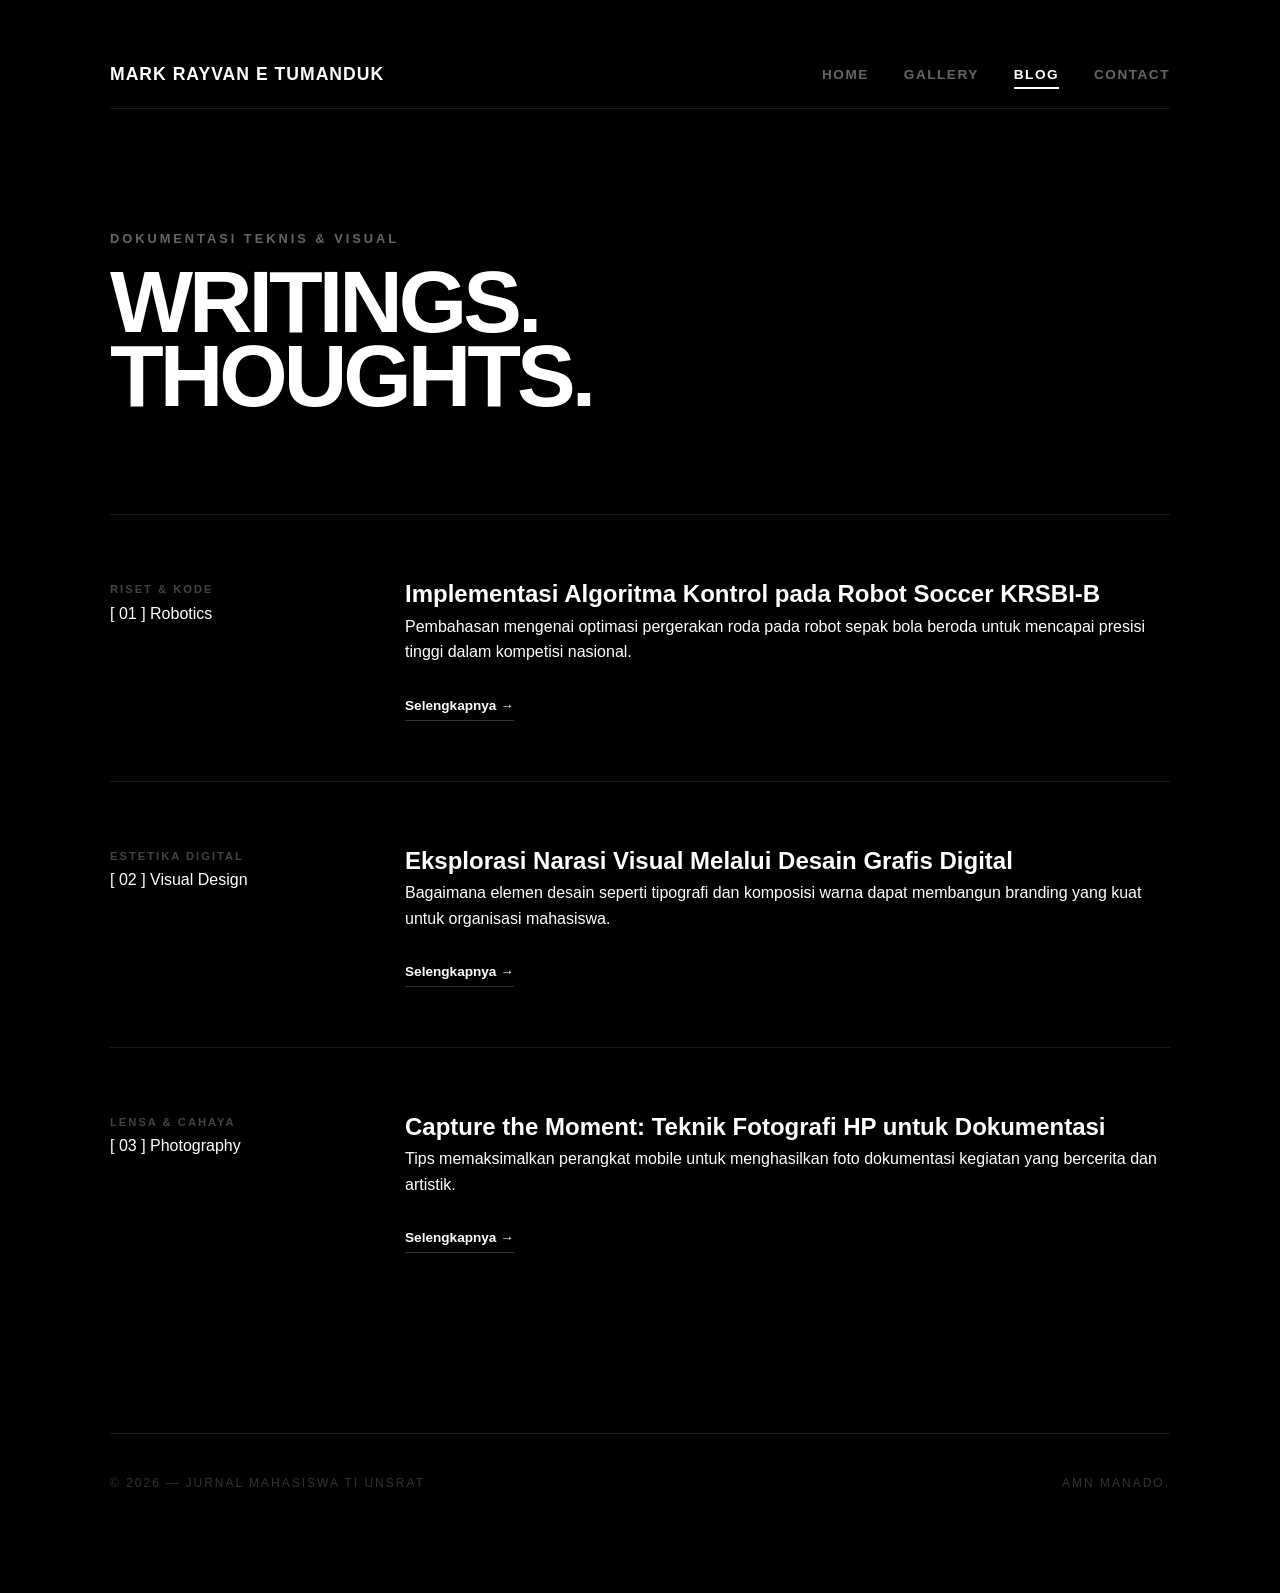
==== blog.html @ 87703c33 "Add files via upload Initial upload" ====
<!DOCTYPE html>
<html lang="id">
<head>
    <meta charset="UTF-8">
    <meta name="viewport" content="width=device-width, initial-scale=1.0">
    <title>Blog | Mark Rayvan</title>
    <link rel="stylesheet" href="style.css">
</head>
<body>
    <div class="container">
        <header class="main-header">
            <a href="index.html" class="logo">Mark Rayvan E Tumanduk</a>
            <nav>
                <ul class="nav-links">
                    <li><a href="index.html" class="nav-item">Home</a></li>
                    <li><a href="gallery.html" class="nav-item">Gallery</a></li>
                    <li><a href="blog.html" class="nav-item active">Blog</a></li>
                    <li><a href="contact.html" class="nav-item">Contact</a></li>
                </ul>
            </nav>
        </header>

        <main>
            <div class="hero-title">
                <p class="overline">Dokumentasi Teknis & Visual</p>
                <h1 class="main-title">Writings<span class="dot">.</span><br>Thoughts<span class="dot">.</span></h1>
            </div>

            <article class="blog-item">
                <div class="meta">
                    <span class="label">Riset & Kode</span>
                    <p class="category">[ 01 ] Robotics</p>
                </div>
                <div class="article-content">
                    <h2>Implementasi Algoritma Kontrol pada Robot Soccer KRSBI-B</h2>
                    <p>Pembahasan mengenai optimasi pergerakan roda pada robot sepak bola beroda untuk mencapai presisi tinggi dalam kompetisi nasional.</p>
                    <a href="#" class="btn-more">Selengkapnya &rarr;</a>
                </div>
            </article>

            <article class="blog-item">
                <div class="meta">
                    <span class="label">Estetika Digital</span>
                    <p class="category">[ 02 ] Visual Design</p>
                </div>
                <div class="article-content">
                    <h2>Eksplorasi Narasi Visual Melalui Desain Grafis Digital</h2>
                    <p>Bagaimana elemen desain seperti tipografi dan komposisi warna dapat membangun branding yang kuat untuk organisasi mahasiswa.</p>
                    <a href="#" class="btn-more">Selengkapnya &rarr;</a>
                </div>
            </article>

            <article class="blog-item">
                <div class="meta">
                    <span class="label">Lensa & Cahaya</span>
                    <p class="category">[ 03 ] Photography</p>
                </div>
                <div class="article-content">
                    <h2>Capture the Moment: Teknik Fotografi HP untuk Dokumentasi</h2>
                    <p>Tips memaksimalkan perangkat mobile untuk menghasilkan foto dokumentasi kegiatan yang bercerita dan artistik.</p>
                    <a href="#" class="btn-more">Selengkapnya &rarr;</a>
                </div>
            </article>
        </main>

        <footer class="main-footer">
            <p>© 2026 — JURNAL MAHASISWA TI UNSRAT</p>
            <p>AMN MANADO.</p>
        </footer>
    </div>
    <script src="script.js"></script>
</body>
</html>
---- style.css ----
* {
    margin: 0;
    padding: 0;
    box-sizing: border-box;
}

body {
    background-color: #000000;
    color: #ffffff;
    font-family: 'Helvetica Neue', Helvetica, Arial, sans-serif;
    line-height: 1.6;
    -webkit-font-smoothing: antialiased;
    overflow-x: hidden;
}

.container {
    max-width: 1100px;
    margin: 0 auto;
    padding: 60px 20px;
    min-height: 100vh;
    display: flex;
    flex-direction: column;
}

/* HEADER & NAVIGATION */
.main-header {
    display: flex;
    justify-content: space-between;
    align-items: center;
    margin-bottom: 120px;
    padding-bottom: 20px;
    border-bottom: 1px solid #1a1a1a;
}

.logo {
    font-size: 1.1rem;
    font-weight: 700;
    letter-spacing: 1px;
    color: #fff;
    text-decoration: none;
    text-transform: uppercase;
}

.nav-links {
    list-style: none;
    display: flex;
    gap: 35px;
}

.nav-item {
    color: #666;
    text-decoration: none;
    font-size: 0.85rem;
    text-transform: uppercase;
    letter-spacing: 1.5px;
    font-weight: 600;
    transition: 0.3s;
}

.nav-item:hover, .nav-item.active {
    color: #fff;
}

.nav-item.active {
    border-bottom: 2px solid #fff;
    padding-bottom: 5px;
}

/* HERO SECTION (HOME) */
.hero-section {
    display: flex;
    flex-direction: row;
    flex-wrap: wrap;
    gap: 60px;
    align-items: center;
    flex: 1;
}

.hero-text {
    flex: 1.5;
    min-width: 320px;
}

.main-title {
    font-size: clamp(3rem, 8vw, 5.5rem);
    font-weight: 800;
    line-height: 0.85;
    letter-spacing: -4px;
    margin-bottom: 50px;
    text-transform: uppercase;
}

.accent { color: #333; }

.main-desc {
    font-size: 1.15rem;
    color: #888;
    margin-bottom: 40px;
    max-width: 550px;
}

/* GRID SYSTEM */
.info-grid, .gallery-grid, .contact-grid {
    display: grid;
    gap: 20px;
}

.info-grid { 
    grid-template-columns: 1fr 1fr; 
    border-top: 1px solid #1a1a1a; 
    padding-top: 30px; 
}

.gallery-grid { 
    grid-template-columns: 1fr 1fr; 
    border-top: none; 
}

.contact-grid { 
    grid-template-columns: 1.2fr 0.8fr; 
    gap: 80px; 
    border-top: 1px solid #1a1a1a; 
    padding-top: 60px; 
}

/* BLOG & JOURNAL */
.hero-title { margin-bottom: 100px; }
.overline { 
    font-size: 0.8rem; 
    color: #666; 
    letter-spacing: 3px; 
    text-transform: uppercase; 
    margin-bottom: 15px; 
    font-weight: 600; 
}

.blog-item {
    border-top: 1px solid #1a1a1a;
    padding: 60px 0;
    display: grid;
    grid-template-columns: 1fr 3fr;
    gap: 40px;
}

.meta .label { 
    font-size: 0.7rem; 
    color: #444; 
    letter-spacing: 2px; 
    text-transform: uppercase; 
    font-weight: 700; 
}

.btn-more { 
    display: inline-block; 
    margin-top: 30px; 
    color: #fff; 
    text-decoration: none; 
    border-bottom: 1px solid #333; 
    padding-bottom: 3px; 
    font-weight: 700; 
    font-size: 0.85rem; 
}

/* IMAGES & FRAMES */
.hero-image {
    flex: 1;
    display: flex;
    justify-content: flex-end;
    min-width: 300px;
}

.image-frame, .portrait-wrapper, .gallery-link {
    position: relative;
    background-color: #0a0a0a;
    border: 1px solid #1a1a1a;
    overflow: hidden;
}

.image-frame { aspect-ratio: 3/4; width: 100%; max-width: 420px; }

img {
    width: 100%;
    height: 100%;
    object-fit: cover;
    filter: grayscale(1);
    transition: 0.5s ease;
}

img:hover {
    filter: grayscale(0) contrast(1.1);
}

.est-label {
    position: absolute;
    bottom: 20px;
    right: -40px;
    transform: rotate(-90deg);
    color: #222;
    font-size: 0.6rem;
    letter-spacing: 5px;
    font-weight: 800;
}

/* CONTACT */
.contact-item {
    display: flex;
    justify-content: space-between;
    padding: 25px 0;
    border-bottom: 1px solid #1a1a1a;
}

.contact-item .label { color: #444; text-transform: uppercase; font-size: 0.75rem; letter-spacing: 2px; }
.contact-item .value { color: #ccc; }

/* FOOTER */
.main-footer {
    margin-top: 120px;
    padding: 40px 0;
    border-top: 1px solid #1a1a1a;
    display: flex;
    justify-content: space-between;
    font-size: 0.75rem;
    color: #333;
    letter-spacing: 2px;
}
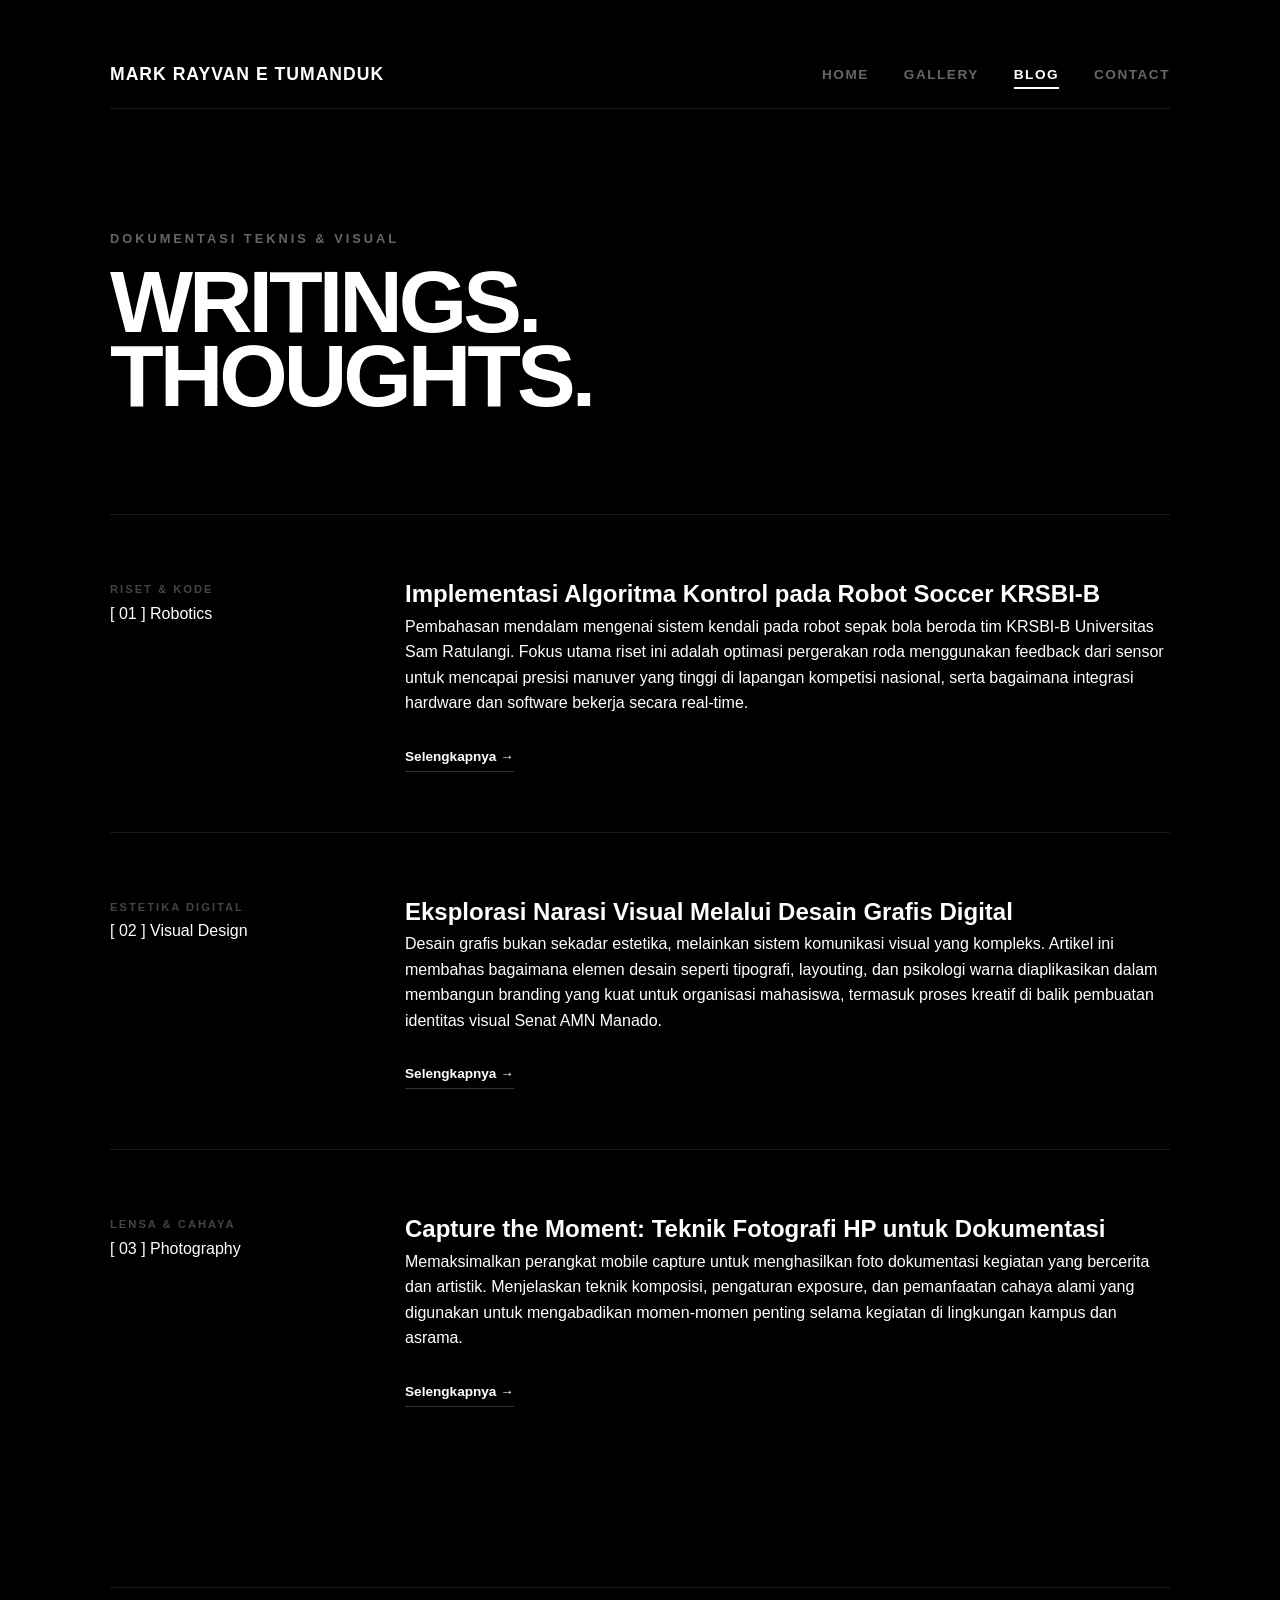
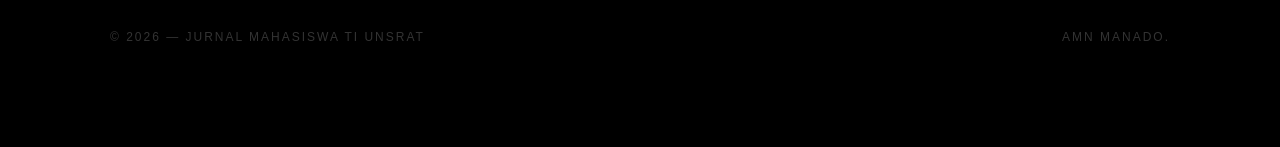
==== commit c0ff054d: "Add files via upload" ====
--- a/blog.html
+++ b/blog.html
@@ -33,8 +33,8 @@
                 </div>
                 <div class="article-content">
                     <h2>Implementasi Algoritma Kontrol pada Robot Soccer KRSBI-B</h2>
-                    <p>Pembahasan mengenai optimasi pergerakan roda pada robot sepak bola beroda untuk mencapai presisi tinggi dalam kompetisi nasional.</p>
-                    <a href="#" class="btn-more">Selengkapnya &rarr;</a>
+                    <p>Pembahasan mendalam mengenai sistem kendali pada robot sepak bola beroda tim KRSBI-B Universitas Sam Ratulangi. Fokus utama riset ini adalah optimasi pergerakan roda menggunakan feedback dari sensor untuk mencapai presisi manuver yang tinggi di lapangan kompetisi nasional, serta bagaimana integrasi hardware dan software bekerja secara real-time.</p>
+                    <a href="pages/post-robotika.html" class="btn-more">Selengkapnya &rarr;</a>
                 </div>
             </article>
 
@@ -45,8 +45,8 @@
                 </div>
                 <div class="article-content">
                     <h2>Eksplorasi Narasi Visual Melalui Desain Grafis Digital</h2>
-                    <p>Bagaimana elemen desain seperti tipografi dan komposisi warna dapat membangun branding yang kuat untuk organisasi mahasiswa.</p>
-                    <a href="#" class="btn-more">Selengkapnya &rarr;</a>
+                    <p>Desain grafis bukan sekadar estetika, melainkan sistem komunikasi visual yang kompleks. Artikel ini membahas bagaimana elemen desain seperti tipografi, layouting, dan psikologi warna diaplikasikan dalam membangun branding yang kuat untuk organisasi mahasiswa, termasuk proses kreatif di balik pembuatan identitas visual Senat AMN Manado.</p>
+                    <a href="pages/post-desain.html" class="btn-more">Selengkapnya &rarr;</a>
                 </div>
             </article>
 
@@ -57,8 +57,8 @@
                 </div>
                 <div class="article-content">
                     <h2>Capture the Moment: Teknik Fotografi HP untuk Dokumentasi</h2>
-                    <p>Tips memaksimalkan perangkat mobile untuk menghasilkan foto dokumentasi kegiatan yang bercerita dan artistik.</p>
-                    <a href="#" class="btn-more">Selengkapnya &rarr;</a>
+                    <p>Memaksimalkan perangkat mobile capture untuk menghasilkan foto dokumentasi kegiatan yang bercerita dan artistik. Menjelaskan teknik komposisi, pengaturan exposure, dan pemanfaatan cahaya alami yang digunakan untuk mengabadikan momen-momen penting selama kegiatan di lingkungan kampus dan asrama.</p>
+                    <a href="pages/post-fotografi.html" class="btn-more">Selengkapnya &rarr;</a>
                 </div>
             </article>
         </main>
